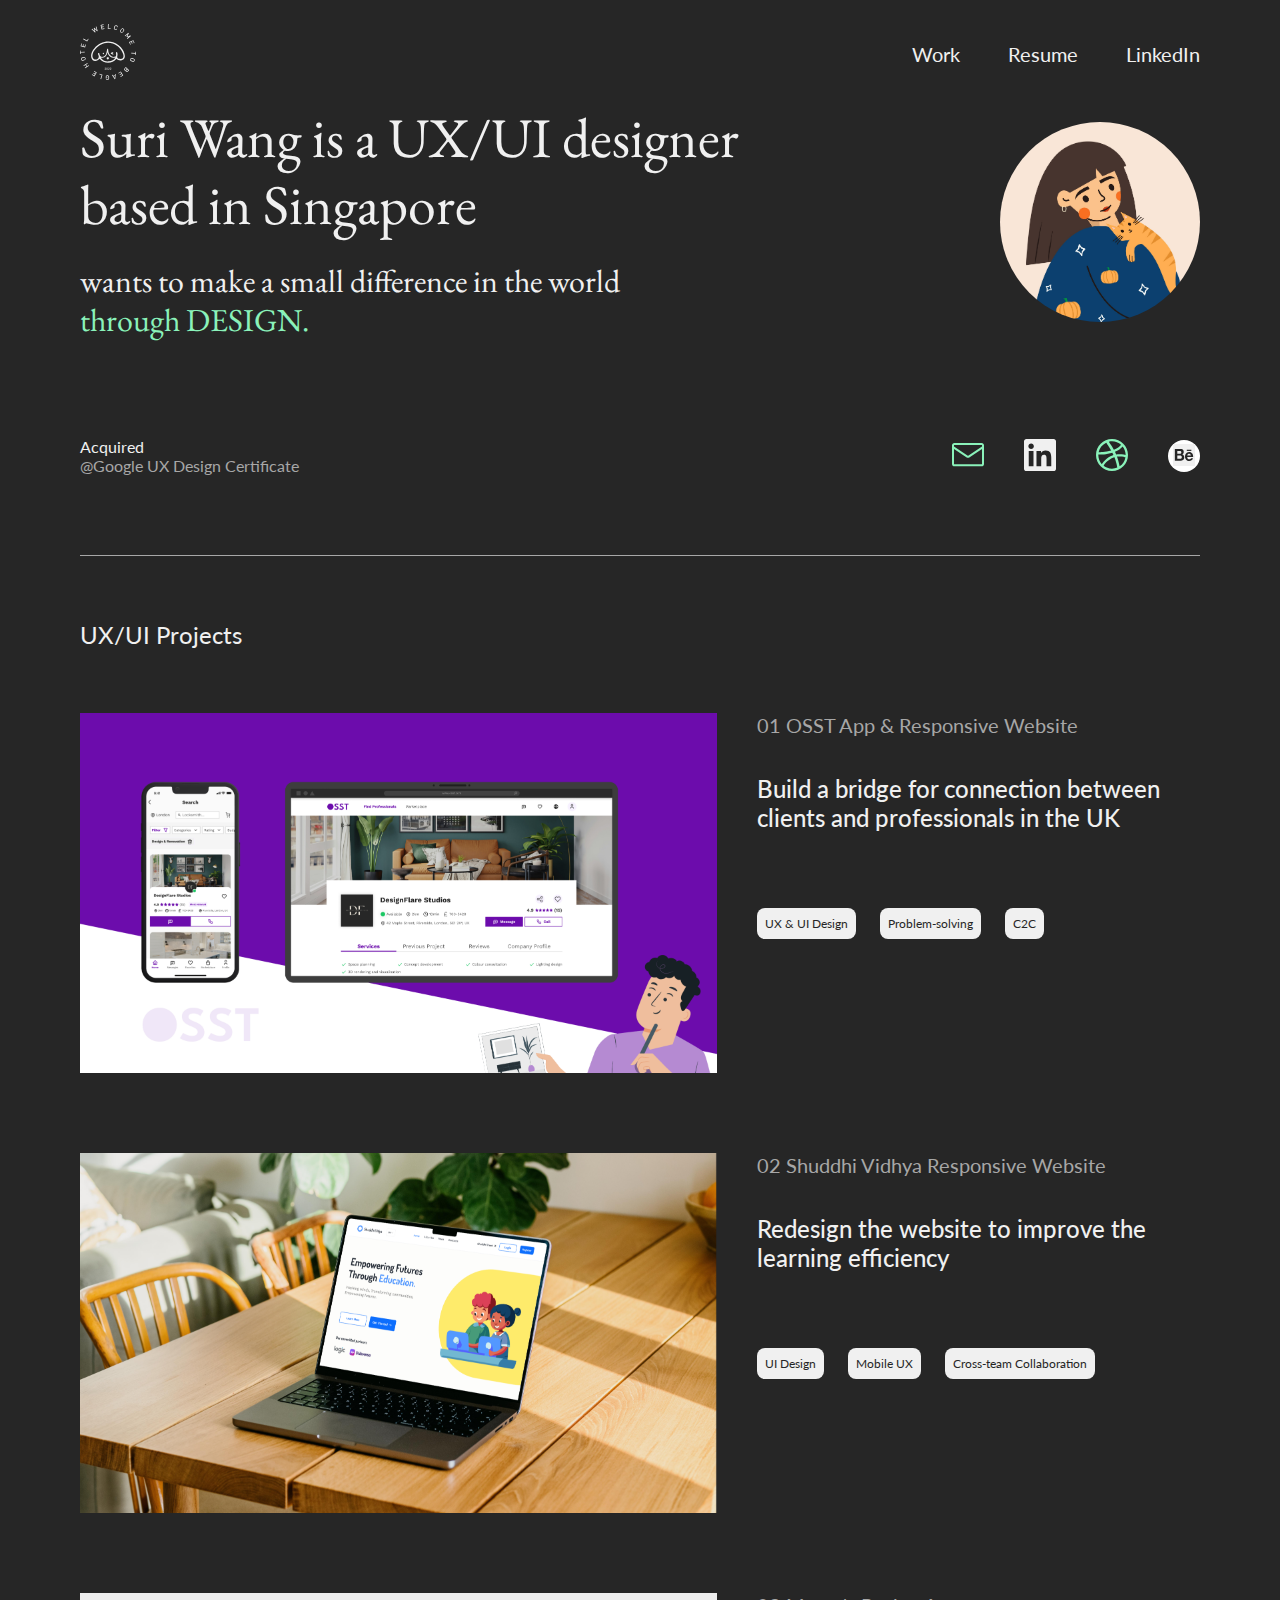
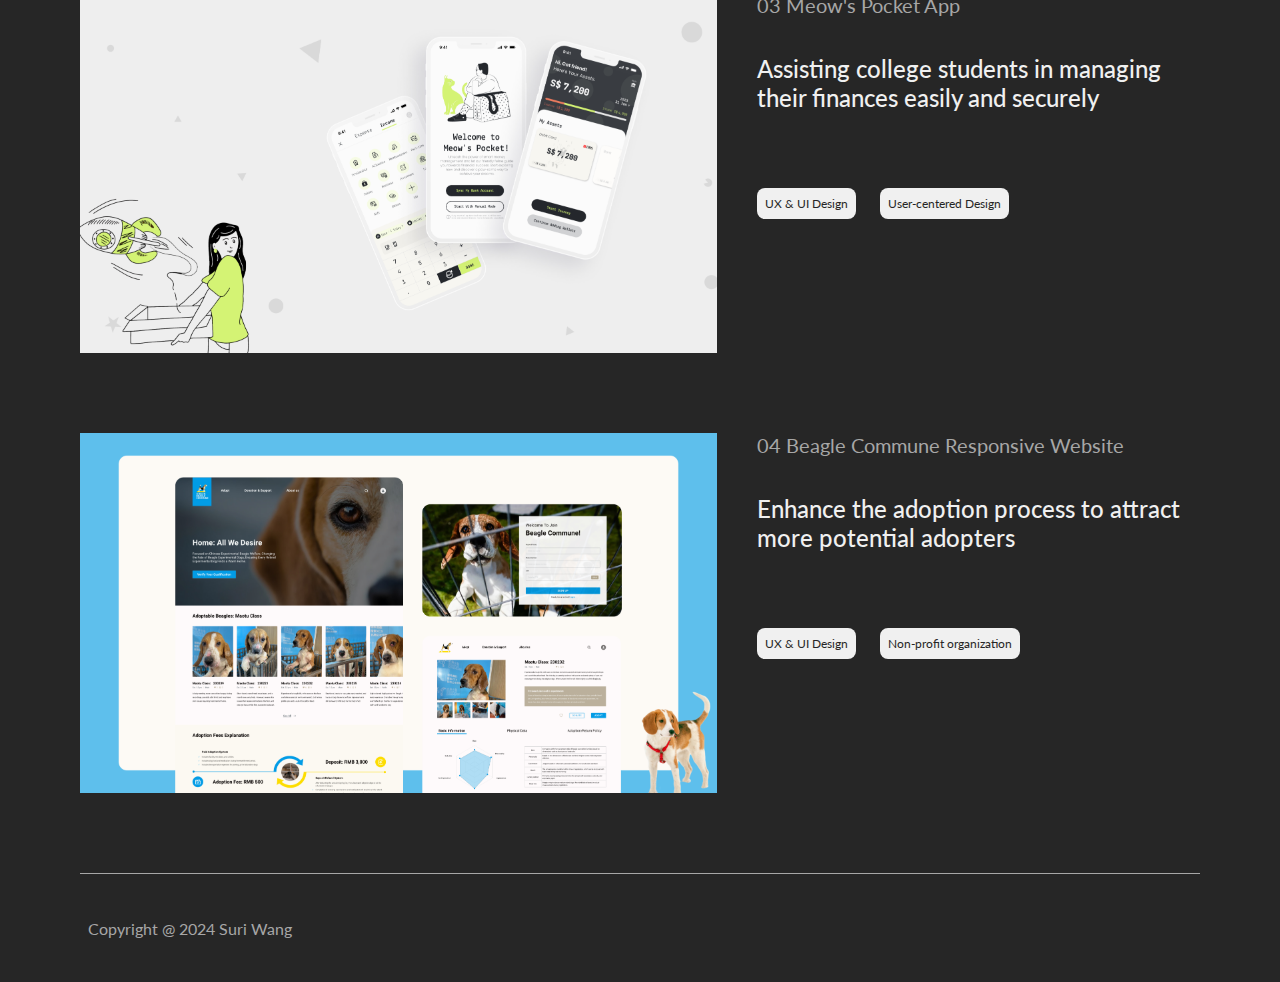
==== index.html @ 0d0b34d5 "Add files via upload" ====
<!DOCTYPE html>

<script src="script.js"></script>

<html>
    <head>
        <title>Suri Wang Portfolio</title>
        <link rel="stylesheet" href="styles.css">
        <link rel="preconnect" href="https://fonts.googleapis.com">
        <link rel="preconnect" href="https://fonts.gstatic.com" crossorigin>
        <link href="https://fonts.googleapis.com/css2?family=EB+Garamond:ital,wght@0,400..800;1,400..800&family=Lato:ital,wght@0,100;0,300;0,400;0,700;0,900;1,100;1,300;1,400;1,700;1,900&display=swap" rel="stylesheet">
        <meta name="viewport" content="width=device-width, initial-scale=1">
    </head>

    <body>
        <!-- <header>
            <div id="navbar">
                <img class="navbar-left" src="img/logo.svg">
                <div class="navbar-right">Linkedin</div>
                <div class="navbar-right">Resume</div>
                <div class="navbar-right" style="color: #8AF2BA; font-weight: 700;">Work</div>
                <div id="navbar-burger-div"><img src="img/navbar-burger.svg" onclick="menuToggle()"></div>
            </div>
            <div id="navbar-menu">
                <div class="navbar-menu-elem" style="color: #8AF2BA; font-weight: 700;"> <img src="img/navbar-menu/home-colored.svg" class="navbar-menu-img"> Work</div>
                <div class="navbar-menu-elem"> <img src="img/navbar-menu/doc.svg" class="navbar-menu-img"> Resume</div>
                <div class="navbar-menu-elem"> <img src="img/navbar-menu/linkedin.svg" class="navbar-menu-img"> Linkedin</div>
            </div>
        </header> -->

        <div class="header">
            <div class="max1120">
                <div class="hflex">
                    <div class="logo">
                        <a href="../index.html">
                            <svg width="46" height="46" viewbox="0 0 46 46" fill="none" xmlns="http://www.w3.org/2000/svg">
      <path fill-rule="evenodd" clip-rule="evenodd" d="M22.8237 3.83857L22.9978 0.00415039L23.581 0.0302647L23.4287 3.34241L25.2741 3.4251L25.2523 3.94738L22.8237 3.83857ZM16.9002 0.809334L17.7315 4.56106L20.1297 4.02572L20.0165 3.5165L18.1885 3.92127L17.9404 2.79401L19.4986 2.45017L19.3854 1.9453L17.8273 2.28913L17.5835 1.19234L19.4115 0.787572L19.2984 0.278347L16.9002 0.809334ZM14.5195 5.79279L14.0799 6.04522L12.056 4.11278L12.735 6.82865L12.2954 7.08108L9.50556 4.26511L10.0366 3.95609L11.9908 5.993L11.2813 3.2336L11.6861 2.99858L13.7273 4.98325L12.9309 2.27609L13.4619 1.96707L14.5195 5.79279ZM27.2327 15.0285C30.4883 16.0252 33.3173 18.2971 35.0844 21.2001C35.685 22.1881 36.1638 23.2501 36.4989 24.3686C36.8645 25.5916 37.0429 26.9713 36.4554 28.1029C35.8722 29.2171 34.6056 29.8787 33.3478 29.9048C32.09 29.9266 30.8713 29.3782 29.9138 28.5599C28.2816 30.6186 25.6789 31.8764 23.0501 31.8808C20.4213 31.8851 17.8186 30.6404 16.1734 28.5861C14.9678 29.8091 13.2225 30.8275 11.5991 30.2748C10.4675 29.8918 9.68839 28.808 9.35326 27.6634C8.80051 25.7527 9.31409 23.6548 10.3325 21.9487C10.733 21.2741 11.2117 20.6474 11.7296 20.0598C15.6206 15.6422 21.4093 13.2397 27.2327 15.0285ZM18.589 29.4522C19.9208 30.5359 21.6835 30.9537 23.8161 30.6926C26.1185 30.4097 27.7724 29.574 28.7256 28.1987C28.8779 27.9854 28.9911 27.7678 29.0999 27.5458C28.5515 27.6764 28.0249 27.7635 27.5374 27.7635C26.5233 27.7635 25.6311 27.4849 24.8738 26.9322C23.6246 26.0182 22.9761 24.5166 22.6366 23.2196C22.3189 24.5906 21.6878 26.1792 20.4344 27.0671C19.7989 27.5197 19.0677 27.746 18.2451 27.746C17.8665 27.746 17.4617 27.6808 17.0482 27.585C17.4269 28.2509 17.923 28.9125 18.589 29.4522ZM35.141 28.0507C35.537 27.6546 35.7024 27.1324 35.7285 26.5753C35.7546 25.9572 35.611 25.2957 35.4195 24.7125C34.0746 20.7388 30.9061 17.37 26.9281 16.0426C23.6681 14.9545 19.9251 15.3244 16.9655 17.0828C14.1757 18.741 11.1812 21.5091 10.3717 24.7603C10.0279 26.14 10.1802 27.7939 11.2814 28.6949C12.1431 29.3999 13.488 29.4348 14.3889 28.7776C15.2855 28.116 15.6598 26.8233 15.2463 25.7875C15.1962 25.66 15.1352 25.5362 15.0744 25.4128C14.9504 25.1614 14.8273 24.9115 14.7981 24.6341C14.7545 24.225 15.0418 23.7332 15.4553 23.7767C15.9435 23.8314 16.0016 24.4319 16.0536 24.9683L16.0536 24.9683L16.0536 24.9684L16.0536 24.9684L16.0536 24.9685L16.0536 24.9686L16.0536 24.9686C16.0637 25.0729 16.0736 25.1747 16.0864 25.2696C16.2474 26.4752 17.6706 27.2194 18.8588 26.9496C20.0426 26.6841 20.9392 25.6613 21.4136 24.5427C21.8088 23.6111 21.9714 22.6009 22.1329 21.5978L22.1329 21.5977L22.133 21.5976L22.133 21.5975L22.133 21.5974L22.133 21.5973L22.133 21.5972L22.133 21.5971L22.1331 21.597L22.1331 21.5968C22.1654 21.3959 22.1977 21.1952 22.2319 20.9955C22.271 20.7562 22.3537 20.4733 22.5844 20.408C22.9805 20.2948 23.1676 20.8737 23.1807 21.2828C23.2242 22.706 23.5855 24.1597 24.4516 25.2913C25.3177 26.4229 26.7496 27.1759 28.1641 26.9887C28.7038 26.9147 29.2609 26.6841 29.5264 26.2097C29.7788 25.762 29.7114 25.2336 29.6439 24.7042C29.5775 24.1836 29.511 23.662 29.7484 23.2152C29.8006 23.1195 29.8659 23.0281 29.966 22.9846C30.2707 22.8496 30.5405 23.2327 30.6319 23.5547C30.8539 24.3425 30.8887 25.1825 30.732 25.9877C30.7165 26.0666 30.6993 26.1461 30.682 26.2259C30.5926 26.639 30.5013 27.0605 30.6363 27.4544C30.8669 28.1291 31.6417 28.425 32.338 28.5599C33.3086 28.7514 34.4402 28.7514 35.141 28.0507ZM19.7206 24.1466C19.7206 24.4808 19.4848 24.7516 19.1939 24.7516C18.9031 24.7516 18.6673 24.4808 18.6673 24.1466C18.6673 23.8125 18.9031 23.5417 19.1939 23.5417C19.4848 23.5417 19.7206 23.8125 19.7206 24.1466ZM22.863 27.2455C22.2449 27.2455 21.9054 27.3456 21.9054 27.9637C21.9054 28.5817 22.2449 29.0822 22.863 29.0822C23.481 29.0822 23.7421 28.5817 23.7421 27.9637C23.7421 27.3456 23.481 27.2455 22.863 27.2455ZM26.519 24.0857L27.2328 24.4818C27.4112 24.5819 27.4765 24.8039 27.3764 24.9867C27.3111 25.1085 27.1849 25.1782 27.0543 25.1782C26.9934 25.1782 26.9325 25.1608 26.8759 25.1303L25.4962 24.3686C25.4918 24.3686 25.4875 24.3643 25.4831 24.3599C25.4744 24.3556 25.4657 24.3469 25.457 24.3382L25.457 24.3382C25.4135 24.3033 25.3787 24.2598 25.3525 24.2119C25.3504 24.2076 25.3471 24.2043 25.3438 24.2011C25.3406 24.1978 25.3373 24.1945 25.3351 24.1902C25.3344 24.1887 25.3339 24.1874 25.3336 24.1861L25.3331 24.1833L25.333 24.1793C25.333 24.176 25.333 24.1728 25.3308 24.1684C25.3221 24.1423 25.3177 24.1162 25.3134 24.0901L25.3133 24.0843L25.313 24.0776L25.3119 24.065L25.3112 24.0575L25.3112 24.0574C25.3101 24.0465 25.309 24.0357 25.309 24.0248C25.309 24.0067 25.3132 23.9907 25.3172 23.9753C25.319 23.9685 25.3207 23.9618 25.3221 23.9552L25.3232 23.9497C25.3272 23.9291 25.3319 23.9055 25.3438 23.8855C25.345 23.8832 25.3458 23.8812 25.3466 23.8793L25.3482 23.8746L25.3498 23.87C25.3505 23.8681 25.3514 23.8661 25.3525 23.8638C25.3577 23.8534 25.3645 23.8461 25.3709 23.8391C25.3753 23.8344 25.3795 23.8298 25.383 23.8246C25.3961 23.8072 25.4091 23.7898 25.4265 23.7724C25.4483 23.7549 25.4744 23.7375 25.5005 23.7245C25.5056 23.7211 25.5094 23.7177 25.5129 23.7145C25.5183 23.7096 25.523 23.7054 25.531 23.7027L26.8367 23.15C27.0238 23.0716 27.2415 23.1587 27.3198 23.3458C27.4025 23.533 27.3111 23.7506 27.124 23.8289L26.519 24.0857ZM20.2684 37.6433V37.4039L21.0083 36.5074C21.0823 36.4203 21.1127 36.3463 21.1127 36.2506C21.1127 36.0765 21.0083 35.959 20.8342 35.959C20.6905 35.959 20.5513 36.0417 20.5513 36.2549H20.2771C20.2771 35.9285 20.5078 35.7109 20.8342 35.7109C21.165 35.7109 21.3913 35.9198 21.3913 36.2506C21.3913 36.4203 21.3303 36.5204 21.2085 36.664L20.6079 37.3996H21.3913V37.6433H20.2684ZM21.7003 37.1167C21.7003 37.4562 21.9484 37.6651 22.2531 37.6651C22.5577 37.6651 22.8102 37.4562 22.8102 37.1167V36.2636C22.8102 35.9241 22.5577 35.7152 22.2531 35.7152C21.9484 35.7152 21.7003 35.9198 21.7003 36.2636V37.1167ZM22.2574 35.959C22.4315 35.959 22.536 36.0852 22.536 36.2723V37.108C22.536 37.2951 22.4315 37.4213 22.2574 37.4213C22.0833 37.4213 21.9789 37.2951 21.9789 37.108V36.2723C21.9789 36.0852 22.0833 35.959 22.2574 35.959ZM23.1453 37.6433V37.4039L23.8852 36.5074C23.9592 36.4203 23.9896 36.3463 23.9896 36.2506C23.9896 36.0765 23.8852 35.959 23.7111 35.959C23.5674 35.959 23.4282 36.0417 23.4282 36.2549H23.154C23.154 35.9285 23.3846 35.7109 23.7111 35.7109C24.0418 35.7109 24.2682 35.9198 24.2682 36.2506C24.2682 36.4203 24.2072 36.5204 24.0854 36.664L23.4847 37.3996H24.2682V37.6433H23.1453ZM24.5815 37.4039V37.6477H25.7V37.4039H24.9166L25.5216 36.664C25.6435 36.5204 25.7044 36.4203 25.7044 36.2506C25.7044 35.9198 25.4781 35.7109 25.1473 35.7109C24.8209 35.7109 24.5902 35.9285 24.5902 36.2549H24.8644C24.8644 36.0417 25.0037 35.959 25.1473 35.959C25.3214 35.959 25.4258 36.0765 25.4258 36.2506C25.4258 36.3463 25.3954 36.4203 25.3214 36.5074L24.5815 37.4039ZM27.9639 4.10405C28.1336 4.43918 28.4209 4.67856 28.7995 4.80042C29.4655 5.00934 30.1096 4.77866 30.4621 4.08664L29.9007 3.90819C29.6961 4.25203 29.361 4.43047 28.9562 4.2999C28.7386 4.23026 28.5689 4.08664 28.4862 3.90819C28.3687 3.65575 28.3948 3.43378 28.6254 2.69824C28.8605 1.96269 28.9649 1.76683 29.2087 1.62756C29.3828 1.52745 29.6004 1.50569 29.818 1.57533C30.2228 1.7059 30.3882 2.04103 30.3577 2.43709L30.9235 2.61554C31.0279 1.84517 30.6493 1.28807 29.9747 1.07481C29.596 0.952942 29.2217 0.987761 28.8909 1.16185C28.4223 1.40918 28.2955 1.81222 28.0747 2.51329L28.0727 2.51979L28.0675 2.53643L28.0675 2.53645L28.0674 2.53646C27.8487 3.23128 27.7221 3.63339 27.9639 4.10405ZM34.5968 7.28131C34.2312 7.3553 33.8657 7.29002 33.5262 7.0637C33.1867 6.83737 32.9865 6.53271 32.9125 6.16711C32.81 5.65447 33.0387 5.30536 33.4299 4.70821L33.4522 4.67425L33.4669 4.65198C33.8669 4.04764 34.0983 3.69807 34.6143 3.59487C34.9799 3.52088 35.3411 3.58181 35.6806 3.80814C36.0244 4.03446 36.2246 4.34347 36.2986 4.70907C36.3996 5.21397 36.1752 5.55616 35.7945 6.13673L35.7546 6.19758L35.7174 6.25335C35.3313 6.83319 35.1031 7.17584 34.5968 7.28131ZM35.7372 4.75695C35.7067 4.56109 35.5805 4.36959 35.3933 4.24337C35.2062 4.11715 34.9799 4.07798 34.784 4.12586C34.5141 4.19114 34.3618 4.35218 33.9396 4.99633C33.5131 5.64048 33.4261 5.84068 33.4696 6.11488C33.5001 6.31074 33.6263 6.50224 33.8134 6.62846C34.0006 6.75468 34.2269 6.79385 34.4227 6.74597C34.6926 6.68069 34.8449 6.51965 35.2671 5.8755C35.6936 5.23136 35.7807 5.03115 35.7372 4.75695ZM40.5247 10.1582L38.5357 11.7816L38.91 12.2299L41.8827 9.80564L41.5127 9.353L38.9666 10.0102L40.1069 7.63382L39.737 7.18117L36.7643 9.60543L37.1343 10.0581L39.1233 8.43465L38.2441 10.3192L38.5183 10.6544L40.5247 10.1582ZM40.2941 14.75L43.85 13.305L44.7727 15.5769L44.2896 15.7728L43.5845 14.0405L42.5443 14.4627L43.1449 15.9425L42.6661 16.1384L42.0655 14.6586L40.9948 15.0938L41.6999 16.826L41.2168 17.0219L40.2941 14.75ZM42.0872 24.225L45.3993 24.386L45.3471 25.4393L45.8694 25.4654L46 22.7713L45.4777 22.7452L45.4255 23.8028L42.1133 23.6418L42.0872 24.225ZM41.2429 29.9745C41.0732 29.6437 41.0384 29.2737 41.1646 28.8864C41.2908 28.4947 41.5302 28.2248 41.8653 28.0551C42.3298 27.8164 42.7276 27.945 43.4018 28.1629L43.4452 28.1769L43.4757 28.1868C44.1579 28.407 44.5586 28.5364 44.7988 29.0039C44.9685 29.3347 45.0033 29.7003 44.8771 30.0876C44.7509 30.4793 44.5072 30.7535 44.1764 30.9233C43.7191 31.1583 43.3305 31.0332 42.6714 30.8211L42.5965 30.7971L42.5485 30.7817C41.8727 30.565 41.4768 30.438 41.2429 29.9745ZM43.9762 30.3966C44.1546 30.314 44.307 30.1399 44.3766 29.9266C44.4462 29.7133 44.4245 29.4827 44.3287 29.3086C44.1938 29.0648 43.998 28.9647 43.2668 28.7253C42.5356 28.486 42.3179 28.4555 42.0655 28.573C41.8871 28.6557 41.7347 28.8298 41.6651 29.0431C41.5955 29.2607 41.6172 29.487 41.713 29.6611C41.8479 29.9048 42.0437 30.0049 42.7749 30.2443C43.5061 30.4837 43.7238 30.5098 43.9762 30.3966ZM37.6435 35.3627L36.5641 36.4812C36.0941 36.9687 36.0288 37.578 36.538 38.0698C36.8862 38.4093 37.2866 38.405 37.5782 38.2744C37.4738 38.5312 37.5043 38.9229 37.8046 39.2101C38.2703 39.6584 38.8709 39.6193 39.3671 39.1057L40.4029 38.0307L37.6435 35.3627ZM38.4574 36.96L37.822 37.6172C37.5391 37.9088 37.2083 37.9044 36.9646 37.6651C36.7208 37.43 36.6991 37.0949 36.982 36.8033L37.6174 36.1461L38.4574 36.96ZM39.6239 38.0829L39.0232 38.7053C38.7664 38.9751 38.4487 39.023 38.1919 38.7706C37.9351 38.5225 37.9743 38.2048 38.2311 37.9393L38.8317 37.3169L39.6239 38.0829ZM33.561 38.9839L35.4891 42.3047L33.3695 43.5364L33.1083 43.0838L34.7274 42.1437L34.1659 41.1731L32.7862 41.9739L32.5251 41.5256L33.9048 40.7248L33.3259 39.7281L31.7069 40.6682L31.4457 40.2156L33.561 38.9839ZM27.2544 42.4527L26.8061 41.7737L26.2099 41.926L28.534 45.2904L28.9867 45.1729L29.3871 41.1035L28.7865 41.2601L28.7212 42.074L27.2544 42.4527ZM28.6776 42.6007L28.5253 44.3982L27.533 42.8966L28.6776 42.6007ZM21.518 42.5049C21.814 42.2046 22.1796 42.0827 22.5844 42.0914C22.9848 42.1001 23.3243 42.2524 23.5854 42.5223C23.9523 42.9065 23.9425 43.325 23.9253 44.0537L23.9249 44.0717L23.9236 44.1276C23.9072 44.8333 23.8976 45.2476 23.5201 45.6081C23.2503 45.8649 22.9108 46.0042 22.5017 45.9955C21.6878 45.9781 21.2221 45.434 21.1307 44.7724L21.7182 44.7855C21.8053 45.2077 22.0795 45.4601 22.5147 45.4732C22.741 45.4775 22.95 45.3905 23.0849 45.2469C23.2764 45.0466 23.3243 44.829 23.3417 44.0587C23.3591 43.2883 23.3199 43.0663 23.1328 42.8574C23.0022 42.7094 22.7976 42.618 22.5713 42.6137C22.3189 42.6093 22.0925 42.7007 21.9402 42.8705C21.7966 43.0272 21.74 43.223 21.7313 43.4711L21.7269 43.6887L22.5452 43.7061L22.5365 44.2023L21.135 44.1718L21.1481 43.5843C21.1568 43.0837 21.2569 42.7704 21.518 42.5049ZM17.3485 45.2904L18.4583 41.617L16.1342 40.9119L15.9818 41.4124L17.7533 41.9478L16.7914 45.1206L17.3485 45.2904ZM13.8057 39.8151L11.7688 43.0663L9.68833 41.7693L9.96688 41.3254L11.5511 42.3177L12.1474 41.3689L10.7938 40.5202L11.068 40.0806L12.4216 40.9293L13.0353 39.9501L11.451 38.9577L11.7296 38.5138L13.8057 39.8151ZM4.94428 33.378L6.36315 32.4858L6.05848 31.994L2.80727 34.0309L3.11629 34.5227L4.50469 33.6522L5.33164 34.971L3.94324 35.8414L4.25226 36.3333L7.50346 34.2963L7.19445 33.8045L5.77123 34.6968L4.94428 33.378ZM3.92584 27.2717C4.25227 27.4545 4.48294 27.7417 4.59175 28.1378C4.70056 28.5338 4.65268 28.8951 4.46988 29.2172C4.21221 29.6767 3.80623 29.7887 3.11395 29.9798L3.08584 29.9875L3.03926 30.0004C2.3583 30.1886 1.957 30.2995 1.50158 30.0441C1.17515 29.8613 0.944478 29.5784 0.835669 29.1823C0.72686 28.7863 0.774737 28.4207 0.957535 28.0943C1.21292 27.6388 1.61401 27.5289 2.2992 27.3411L2.34594 27.3282L2.40243 27.3127C3.08137 27.1262 3.4768 27.0175 3.92584 27.2717ZM1.41453 28.4337C1.31008 28.6035 1.27961 28.8298 1.34054 29.0474C1.40148 29.265 1.5451 29.4435 1.72355 29.5349C1.97163 29.6611 2.18925 29.6393 2.9335 29.4348C3.67776 29.2259 3.87361 29.1345 4.02159 28.8951C4.12605 28.7253 4.15652 28.499 4.09558 28.2814C4.03465 28.0638 3.89102 27.8853 3.71258 27.7939C3.46449 27.6677 3.24687 27.6895 2.50262 27.8941C1.75837 28.103 1.55816 28.1944 1.41453 28.4337ZM3.85619 22.8758L0.539692 22.928L0.522283 21.866L0 21.8747L0.0435237 24.5732L0.565806 24.5688L0.548397 23.5112L3.86489 23.459L3.85619 22.8758ZM4.19133 19.2676L0.474419 18.3014L1.09245 15.925L1.59733 16.0556L1.12727 17.8662L2.21101 18.1491L2.61142 16.604L3.11194 16.7346L2.71153 18.2797L3.83008 18.5713L4.30014 16.7607L4.80501 16.8913L4.19133 19.2676ZM2.53309 12.4954L5.86264 14.4061L7.07259 12.2996L6.61995 12.0384L5.7016 13.6401L2.82469 11.9906L2.53309 12.4954Z" fill="#F0F0F0"/>
    </svg>
                        </a>
                    </div>
                    <span class="menu" id="box">
                        <svg width="24" height="24" viewbox="0 0 24 24" fill="none" xmlns="http://www.w3.org/2000/svg">
      <path d="M21 5.5H3C2.59 5.5 2.25 5.16 2.25 4.75C2.25 4.34 2.59 4 3 4H21C21.41 4 21.75 4.34 21.75 4.75C21.75 5.16 21.41 5.5 21 5.5Z" fill="#F0F0F0"/>
      <path d="M21 12.75H3C2.59 12.75 2.25 12.41 2.25 12C2.25 11.59 2.59 11.25 3 11.25H21C21.41 11.25 21.75 11.59 21.75 12C21.75 12.41 21.41 12.75 21 12.75Z" fill="#F0F0F0"/>
      <path d="M21 20H3C2.59 20 2.25 19.66 2.25 19.25C2.25 18.84 2.59 18.5 3 18.5H21C21.41 18.5 21.75 18.84 21.75 19.25C21.75 19.66 21.41 20 21 20Z" fill="#F0F0F0"/>
    </svg>
                    </span>
                    <div class="nav" id="down">
                        <p class="act">
                            <a href="../index.html">
                                <svg width="24" height="24" viewbox="0 0 24 24" fill="none" xmlns="http://www.w3.org/2000/svg">
      <path d="M17.79 22.75H6.21C3.47 22.75 1.25 20.52 1.25 17.78V10.37C1.25 9.00997 2.09 7.29997 3.17 6.45997L8.56 2.25997C10.18 0.999974 12.77 0.939974 14.45 2.11997L20.63 6.44997C21.82 7.27997 22.75 9.05997 22.75 10.51V17.79C22.75 20.52 20.53 22.75 17.79 22.75ZM9.48 3.43997L4.09 7.63997C3.38 8.19997 2.75 9.46997 2.75 10.37V17.78C2.75 19.69 4.3 21.25 6.21 21.25H17.79C19.7 21.25 21.25 19.7 21.25 17.79V10.51C21.25 9.54997 20.56 8.21997 19.77 7.67997L13.59 3.34997C12.45 2.54997 10.57 2.58997 9.48 3.43997Z" fill="#F0F0F0"/>
      <path fill-rule="evenodd" clip-rule="evenodd" d="M10.1973 13.1445C8.81655 13.1445 7.69727 14.2638 7.69727 15.6445V21.2523H9.19922V16.1445C9.19922 15.3161 9.87079 14.6445 10.6992 14.6445H13.3008C14.1292 14.6445 14.8008 15.3161 14.8008 16.1445V21.2523H16.3028V15.6445C16.3028 14.2638 15.1836 13.1445 13.8028 13.1445H10.1973Z" fill="#F0F0F0"/>
    </svg>
                                Work</a></p>
                        <p>
                            <a href="https://drive.google.com/file/d/1v0it4-o2K705Dkb2J0Qontf4PvipBSYD/view?usp=sharing">
                                <svg width="24" height="24" viewbox="0 0 24 24" fill="none" xmlns="http://www.w3.org/2000/svg">
      <path d="M9 22.75H15C20.43 22.75 22.75 20.43 22.75 15V9C22.75 3.57 20.43 1.25 15 1.25H10C9.59 1.25 9.25 1.59 9.25 2C9.25 2.41 9.59 2.75 10 2.75H15C19.61 2.75 21.25 4.39 21.25 9V15C21.25 19.61 19.61 21.25 15 21.25H9C4.39 21.25 2.75 19.61 2.75 15V10C2.75 9.59 2.41 9.25 2 9.25C1.59 9.25 1.25 9.59 1.25 10V15C1.25 20.43 3.57 22.75 9 22.75Z" fill="#F0F0F0"/>
      <path d="M2 10.75H6C9.42 10.75 10.75 9.41999 10.75 5.99999V1.99999C10.75 1.69999 10.57 1.41999 10.29 1.30999C10.01 1.18999 9.69 1.25999 9.47 1.46999L1.47 9.46999C1.26 9.67999 1.19 10.01 1.31 10.29C1.43 10.57 1.7 10.75 2 10.75ZM9.25 3.80999V5.99999C9.25 8.57999 8.58 9.24999 6 9.24999H3.81L9.25 3.80999Z" fill="#F0F0F0"/>
      <path d="M16.75 13.75H10.75C10.34 13.75 10 13.41 10 13C10 12.59 10.34 12.25 10.75 12.25H16.75C17.16 12.25 17.5 12.59 17.5 13C17.5 13.41 17.16 13.75 16.75 13.75Z" fill="#F0F0F0"/>
      <path d="M16.75 17.75H12.75C12.34 17.75 12 17.41 12 17C12 16.59 12.34 16.25 12.75 16.25H16.75C17.16 16.25 17.5 16.59 17.5 17C17.5 17.41 17.16 17.75 16.75 17.75Z" fill="#F0F0F0"/>
    </svg>
                                Resume</a></p>
                        <p>
                            <a href="https://www.linkedin.com/in/suri-wang-914900228/">
                                <svg width="24" height="24" viewbox="0 0 24 24" fill="none" xmlns="http://www.w3.org/2000/svg">
      <path fill-rule="evenodd" clip-rule="evenodd" d="M2 3.75C2 2.7835 2.7835 2 3.75 2H20.25C21.2165 2 22 2.7835 22 3.75V20.25C22 21.2165 21.2165 22 20.25 22H3.75C2.7835 22 2 21.2165 2 20.25V3.75ZM3.75 3.5C3.61193 3.5 3.5 3.61193 3.5 3.75V20.25C3.5 20.3881 3.61193 20.5 3.75 20.5H20.25C20.3881 20.5 20.5 20.3881 20.5 20.25V3.75C20.5 3.61193 20.3881 3.5 20.25 3.5H3.75ZM6.21637 9.812V18.5H8.91214V9.812H6.21637ZM6 7.06412C6 7.92795 6.69877 8.62825 7.56426 8.62825C8.42619 8.62825 9.12497 7.92439 9.12497 7.06412C9.12497 6.2003 8.42619 5.5 7.56426 5.5C6.69877 5.5 6 6.2003 6 7.06412ZM16.3078 18.5H19V13.733C19 11.3939 18.4963 9.59516 15.7686 9.59516C14.4598 9.59516 13.5801 10.3168 13.2218 10.9993H13.1864V9.812H10.6041V18.5H13.2928V14.2058C13.2928 13.0718 13.5056 11.9733 14.9067 11.9733C16.29 11.9733 16.3078 13.2709 16.3078 14.2769V18.5Z" fill="#F0F0F0"/>
    </svg>
                                LinkedIn</a></p>
                    </div>
                    <script>
    
                        var obox = document.getElementById("box"); //获取id=box容器
                        var odown = document.getElementById("down"); //获取id=down容器
                        var timer; //定义timer
                        var i; //定义i
                        //当点击obox时，呈现出下拉列表的内容，给个延时效果
                        obox.onclick = function () {
                            if (i == 1) {
                                i = 0;
                                clearInterval(timer); //清除定时器timer
    
                                obox.className = ' menu';
    
                                timer = setInterval(function () {//定义定时器timer
                                    odown.style.display = "none"; //定义id=down容器隐藏
                                }, 100)
                            }
                            else {
                                i = 1;
                                clearInterval(timer); //清除定时器timer
                                obox.className = ' menu snow-container';
    
                                timer = setInterval(function () {//定义定时器timer
                                    odown.style.display = "block"; //定义id=down容器显示
                                }, 100)
                            }
                        }
                    </script>
                </div>
            </div>
        </div>

        

        <div class="intro">
            <div id="intro-box">
                <div id="intro-sentence1">Suri Wang is a UX/UI designer based  in Singapore</div>
                <div class="intro-sentence2">wants to make a small difference in the world</div>
                <div class="intro-sentence2" id="through-design" style="color: #8AF2BA;">through DESIGN.</div>
            </div>
            <img src="img/girl.jpeg" alt="Girl logo" id="girl-logo">
            <div id="info-mobile">
                @Google UX Design Certificate
            </div>
        </div>

        <div id="info">
            <!-- <div class="info-box1">Current UX/UI Designer <br> <span style="color:#A7A7A7 ;">@VEN</span></div> -->
            <div class="info-box2">Acquired <br> <span style="color:#A7A7A7 ;">@Google UX Design Certificate</span></div>
            <div class="info-box3"> 
                <div class="social"> <a href="mailto:suri.wang27@gmail.com"><img src="img/mail.svg" alt=""></a></div>
                <div class="social"> <a href="https://www.linkedin.com/in/suri-wang-914900228/"><img src="img/linkedin.svg" alt=""></a></div>
                <div class="social"> <a href="https://dribbble.com/SuriWang_world"><img src="img/basketball.svg" alt=""></a></div>
                <div class="social social-behance"> <a href="https://www.behance.net/eb0913ae"><img src="img/behance.svg" id="behance" alt=""></a></div>
            </div>
        </div>



        <div id="title-box"> UX/UI Projects </div>
        
        <div class="project-box"> 
            <img src="img/project1.png" class="project-image">
            <div class="project-info">
                <div class="project-title">  01 OSST App & Responsive Website </div>
                <div class="project-desc">Build a bridge for connection between clients and professionals in the UK</div>
                <div class="project-tags-div"> 
                    <div class="project-tag"> UX & UI Design </div>
                    <div class="project-tag"> Problem-solving </div>
                    <div class="project-tag"> C2C </div>
                </div>
            </div>
            <a href="rest/project1.html" class="project-link"></a>
        </div>

        <div class="project-box"> 
            <img src="img/project2.png" class="project-image">
            <div class="project-info">
                <div class="project-title">  02 Shuddhi Vidhya Responsive Website </div>
                <div class="project-desc"> Redesign the website to improve the learning efficiency </div>
                <div class="project-tags-div"> 
                    <div class="project-tag"> UI Design </div>
                    <div class="project-tag"> Mobile UX </div>
                    <div class="project-tag"> Cross-team Collaboration </div>
                </div>
            </div>
            <a href="rest/project2.html" class="project-link"></a>
        </div>

        <div class="project-box"> 
            <img src="img/project3.png" class="project-image">
            <div class="project-info">
                <div class="project-title">  03 Meow&apos;s Pocket App </div>
                <div class="project-desc"> Assisting college students in managing their finances easily and securely </div>
                <div class="project-tags-div"> 
                    <div class="project-tag"> UX & UI Design </div>
                    <div class="project-tag"> User-centered Design </div>
                </div>
            </div>
            <a href="project3/index.html" class="project-link"></a>
        </div>

        <div class="project-box"> 
            <img src="img/project4.png" class="project-image">
            <div class="project-info">
                <div class="project-title">  04 Beagle Commune Responsive Website </div>
                <div class="project-desc"> Enhance the adoption process to attract more potential adopters </div>
                <div class="project-tags-div"> 
                    <div class="project-tag"> UX & UI Design </div>
                    <div class="project-tag"> Non-profit organization </div>
                </div>
            </div>
            <a href="rest/project4.html" class="project-link"></a>
        </div>

        <div id="bottom-bar"> Copyright @ 2024 Suri Wang </div>
        <div id="bottom-bar-mobile">
            <div id="bottom-bar-socials-div">
                <div class="social"> <img src="img/mail.svg" alt=""></div>
                <div class="social"> <a href="https://www.linkedin.com"><img src="img/linkedin.svg" alt=""></a> </div>
                <div class="social"> <img src="img/basketball.svg" alt=""></div>
                <div class="social social-behance"> <img src="img/behance.svg" id="behance" alt=""></div>
            </div>
            <div>
                Copyright @ 2024 Suri Wang
            </div>
            
        </div>

    </body>
</html>
---- styles.css ----
* {
    box-sizing: border-box;
    /* outline: 1px solid red; */
  }

body{
    background-color: #262626;
    margin: 0rem 5rem;
    margin: 0rem 7.14%;
    margin: 0rem 14.28%;
    color: #F0F0F0;
    font-family: Lato;
    -webkit-font-smoothing: antialiased;
    -moz-osx-font-smoothing: grayscale;
    -moz-font-feature-settings: "liga", "kern";
}

header{
    margin-bottom: 40px;
}

#navbar{
    height: 104px;
    padding: 24px 0px;
}

.navbar-left{
    width: 56px;
    height: 100%;
    float: left;
}

.navbar-right{
    float: right;
    height: 100%;
    text-align: center;
    display: grid;
	align-items: center;
    font-size: 20px;
    margin-left: 48px;
}

#navbar-burger-div{
    display: none;
}

#navbar-menu {
    display: none;
}

.intro {
    /* height: 234px;  */
    display: flex;
    margin-bottom: 98px;
    margin-top: 104px;
    justify-content: space-between;
}

#info-mobile {
    display: none;
}


#girl-logo {
    margin: auto 0px;
    width: 200px;
    border-radius: 50%;
}

#intro-box {
    /* float: left; */
    /* width: 920px; */
    /* height: 100%; */
    /* outline: 3px solid white; */
}

#intro-sentence1 {
    /* height: 134px; */
    /* width: 720px; */
    width: 85%;
    /* outline: 1px solid white; */
    font-size: 56px;
    font-family: EB Garamond;
    line-height: 67.2px;
    margin-bottom: 24px;
}

.intro-sentence2 {
    /* height: 38px; */
    font-size: 32px;
    font-family: EB Garamond;
    line-height: 38.40px;
    width: 85%;
}

#info {
    height: 38px;
    display: flex;
    justify-content: space-between;
    margin-bottom: 80px;
}

.info-box1{
    width: 188px;
    font-size: 16px;
    line-height: 19.2px;
}

.info-box2{
    /* outline: 1px solid red; */
    min-width: 10px;
    width: 540px;
    font-size: 16px;
    line-height: 19.2px;
}

.info-box3{
    /* outline: 1px solid red; */
    min-width: 10px;
    width: 248px;
    display: flex;
    justify-content: space-between;
    align-items: center;
}

.social {
    /* outline: 1px solid yellow; */
    width: 32px;
    height: 32px;
    display: flex;
    align-items: center;
}

.social-behance {
    background-color: white;
    border-radius: 50%;
}

#behance {
    margin: 5px;
}

#title-box {
    height: 158px;
    display: flex;
    justify-content: center;
    flex-direction: column;
    font-size: 24px;
    border-top:  1px solid #A7A7A7;
}

.project-box{
    height: 360px;
    margin-bottom: 80px;
    display: flex;
    position: relative;
    /* outline: 5px solid white; */
}

@media (min-width: 901px) {
    .project-box{
        aspect-ratio: 28/9;
    }
}

.project-image {
    /* Bu width yanlis ama duzgun olmasi goruntu bozuyor */
    /* width: 707px;  */
    height: 100%;
    margin-right: 40px;
    /* outline: 1px solid blue; */
}

.project-info {
    /* outline: 2px solid white; */
}

.project-title {
    font-size: 20px;
    color: #A7A7A7;
    /* margin-bottom: 32px; */
    margin-bottom: 8.5%;
    /* outline: 3px solid white; */
}

.project-desc {
    font-size: 24px;
    font-weight: 500;
    line-height: 28.8px;
    /* margin-bottom: 64px; */
    margin-bottom: 17%;
}

.project-tags-div {
    /* align-self: stretch; 
    justify-content: flex-start; 
    align-items: flex-start;  */
    gap: 24px; 
    display: flex;
}

.project-tag {
    padding: 8px;
    background: #F0F0F0;
    border-radius: 8px;
    /* overflow: hidden; */
    justify-content: center;
    align-items: center;
    display: flex;
    color: #262626;
    font-size: 12px;
}

.project-link {
    position: absolute;
    width: 100%;
    height: 100%;
    top: 0;
    left: 0;
    z-index: 9999;
}

#bottom-bar {
    height: 109px;
    display: flex;
    justify-content: center;
    flex-direction: column;
    font-size: 16px;
    border-top:  1px solid #A7A7A7;
    color: #A7A7A7;
    padding: 40px 8px;
}

#bottom-bar-mobile {
    display: none;
}

@media (min-width: 1280px) {
    body{
        width: 1120px;
        margin-left: auto;
        margin-right: auto;
    }
}

@media (max-width: 900px){
    body{
        /* background-color: gray; */
        margin: 0rem 1rem;
    }

    header{
        margin-bottom: 16px;
    }

    #navbar{
        height: 88px;
    }

    .navbar-left {
        width: 40px;
    }

    .navbar-right{
        display: none;
    }

    #navbar-burger-div{
        display: flex;
        float: right;
        padding: 8px;
    }

    #navbar-burger-div:hover {
        cursor: pointer;
    }

    #navbar-menu {
        /* display: block; */
        /* outline: 1px solid white; */
        padding: 0px 16px 24px;
    }

    .navbar-menu-elem {
        width: 50%;
        padding: 16px 0px;
        /* outline: 1px solid red; */
        font-size: 16px;
        display: flex;
        gap: 24px;
        align-items: center;
    }

    .intro {
        flex-direction: column;
        margin-bottom: 48px;
    }

    #intro-sentence1 {
        font-size: 48px;
        width: 100%;
    }

    #through-design {
        margin-bottom: 48px;
    }

    #info {
        display: none;
    }

    #girl-logo {
        margin: 0px auto 24px;
    }

    #info-mobile{
        display: block;
        text-align: center;
        color: #A7A7A7;
        font-size: 12px;
        font-family: Lato;
        font-weight: 400;
        line-height: 14.40px;
        word-wrap: break-word
    }

    #title-box {
        height: 84px;
        display: block;
        padding-top: 40px;
        font-size: 16px;
    }

    .project-box {
        flex-direction: column;
        margin-bottom: 56px;
    }

    .project-image {
        margin-right: 0px;
        margin-bottom: 16px;
    }

    .project-title {
        font-size: 14px;
        margin-bottom: 8px;
    }

    .project-desc{
        font-size: 20px;
        margin-bottom: 16px;
    }

    .project-tags-div {
        gap: 16px;
    }

    .project-tag {
        font-size: 10px;
    }

    #bottom-bar {
        display: none;
    }

    #bottom-bar-mobile {
        display: flex;
        flex-direction: column;
        /* margin-top: 88px; */
        padding: 32px 0px;
        /* outline: 2px solid blue; */
        align-items: center;
        font-size: 10px;
        color: #A7A7A7;
    border-top:  1px solid #A7A7A7;
}

    #bottom-bar-socials-div {
        /* outline: 2px solid white; */
        display: flex;
        justify-content: space-between;
        margin-bottom: 21px;
        width: 248px;
    }
}


/* From rest */
/* header hflex max1120 logo menu box nav down act */

.max1120{ max-width:1120px; margin:0 auto;  }
.max960{ max-width:960px; margin:0 auto; }



.header{ padding:24px 0px; position:relative; position:fixed; left:0px; width:100%; top:0px; background: #262626; z-index:99999999999;  }
.header .hflex{ display:flex; justify-content: space-between; align-items: center;    }


.header .hflex .logo svg{ width:56px; height:56px; }
   
   
.header .hflex .nav { display:flex; justify-content: space-between;  } 

.header .hflex .nav p{ margin-left:48px; }
.header .hflex .nav p a{  
font-size: 20px;
font-weight: 400;
line-height: 24px; 
color:#F0F0F0;
}
.header .hflex .nav p a svg{ display:none; }
.header .hflex .nav p.act a{ }
.header .hflex .nav p:hover a{ color: #8AF2BA;}
#box{ display:none; }


@media all and (max-width: 575px) 
{
    /* body {
        min-width: 0; 
    } */
    .header .hflex{ padding:0px 16px; flex-wrap:wrap;  }
    .header .hflex .logo svg{ width:40px; height:40px; }
    
    .header .hflex .nav{ display:none; width:100%; background: #262626; margin-top: 24px;  }
    
    .header .hflex .nav p {
        margin-left: 0px;
        width:100%; 
    }

    .header .hflex .nav p a{ 
        display:flex; 
        padding:17.25px 16px;
        
        font-size: 16px;
        font-weight: 400;
        line-height: 19.2px; 
        align-items: center;
        }

    .header .hflex .nav p a svg{ margin-right:24px; }
    .header .hflex .nav p a svg{ display:block; }

    
    
    .max1120 { 
        padding: 0px 0px;
    }

}

#down > p > a {
    text-decoration: none;
}
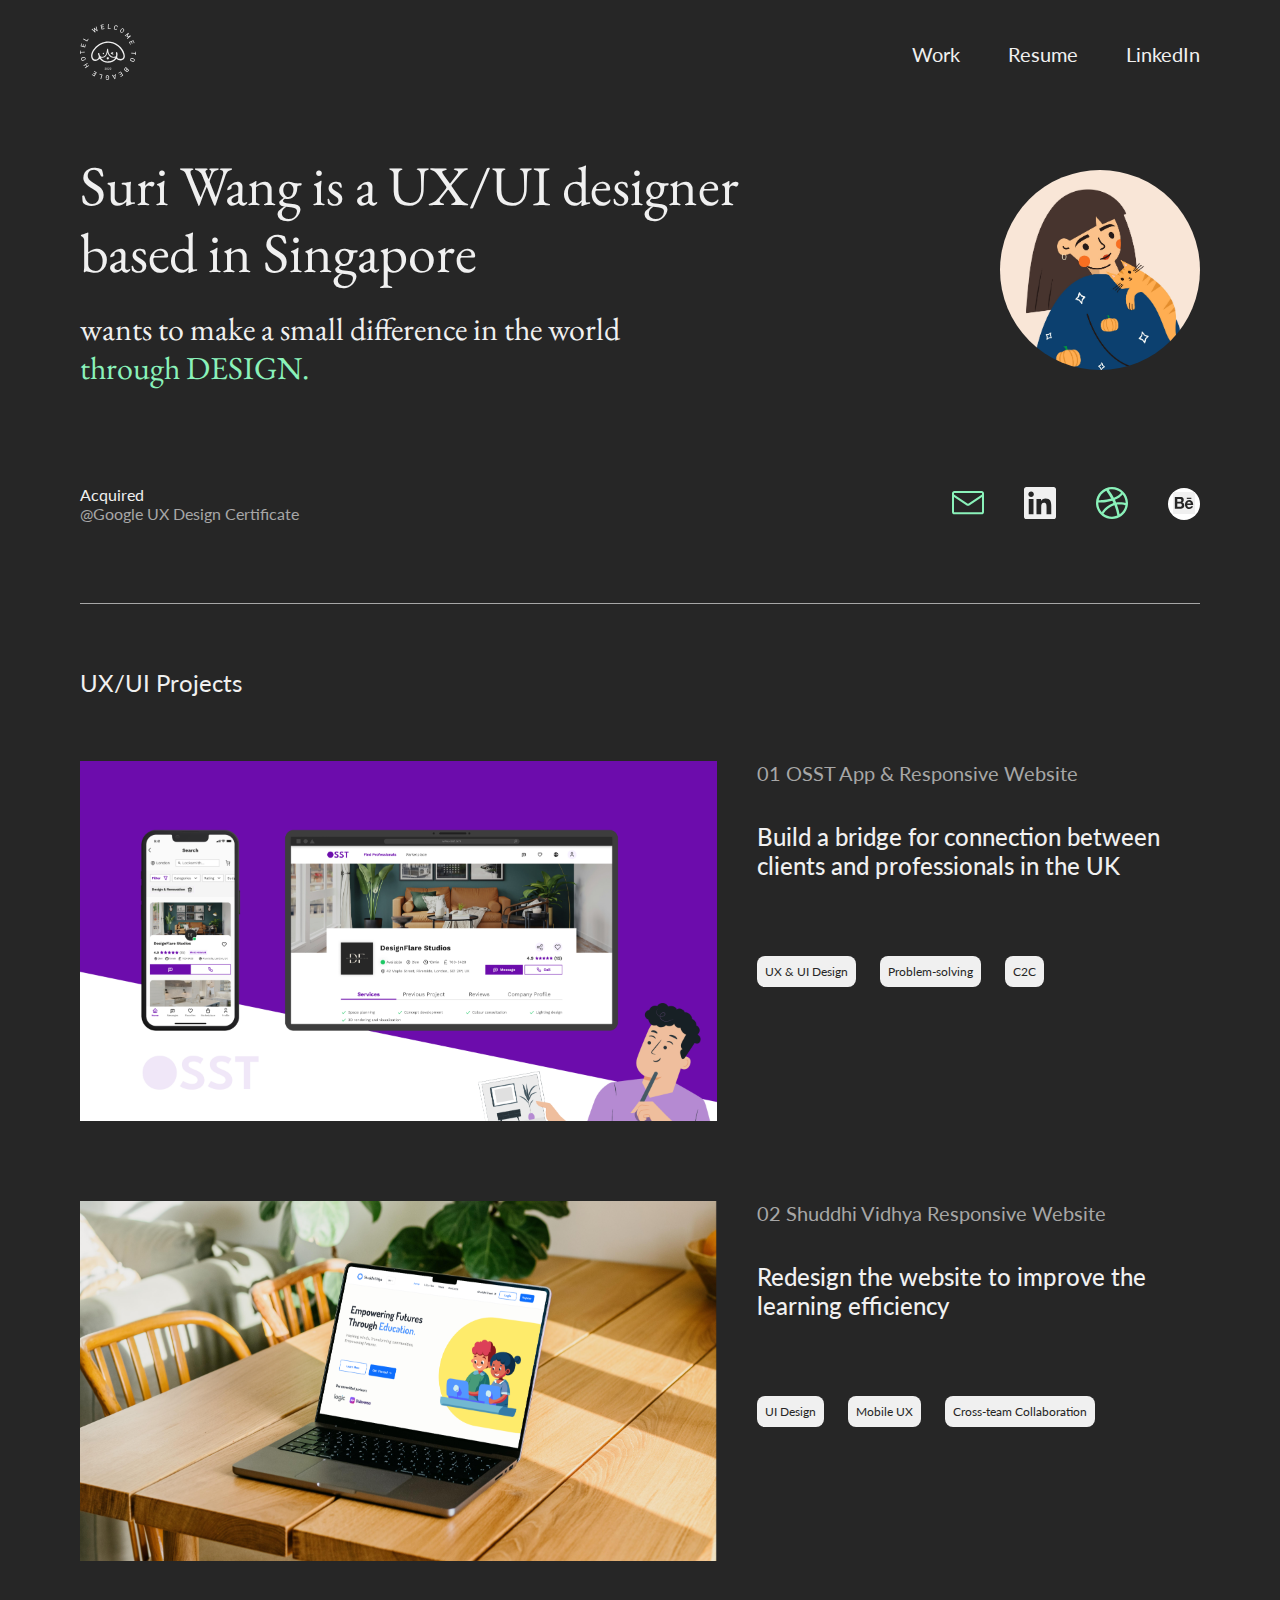
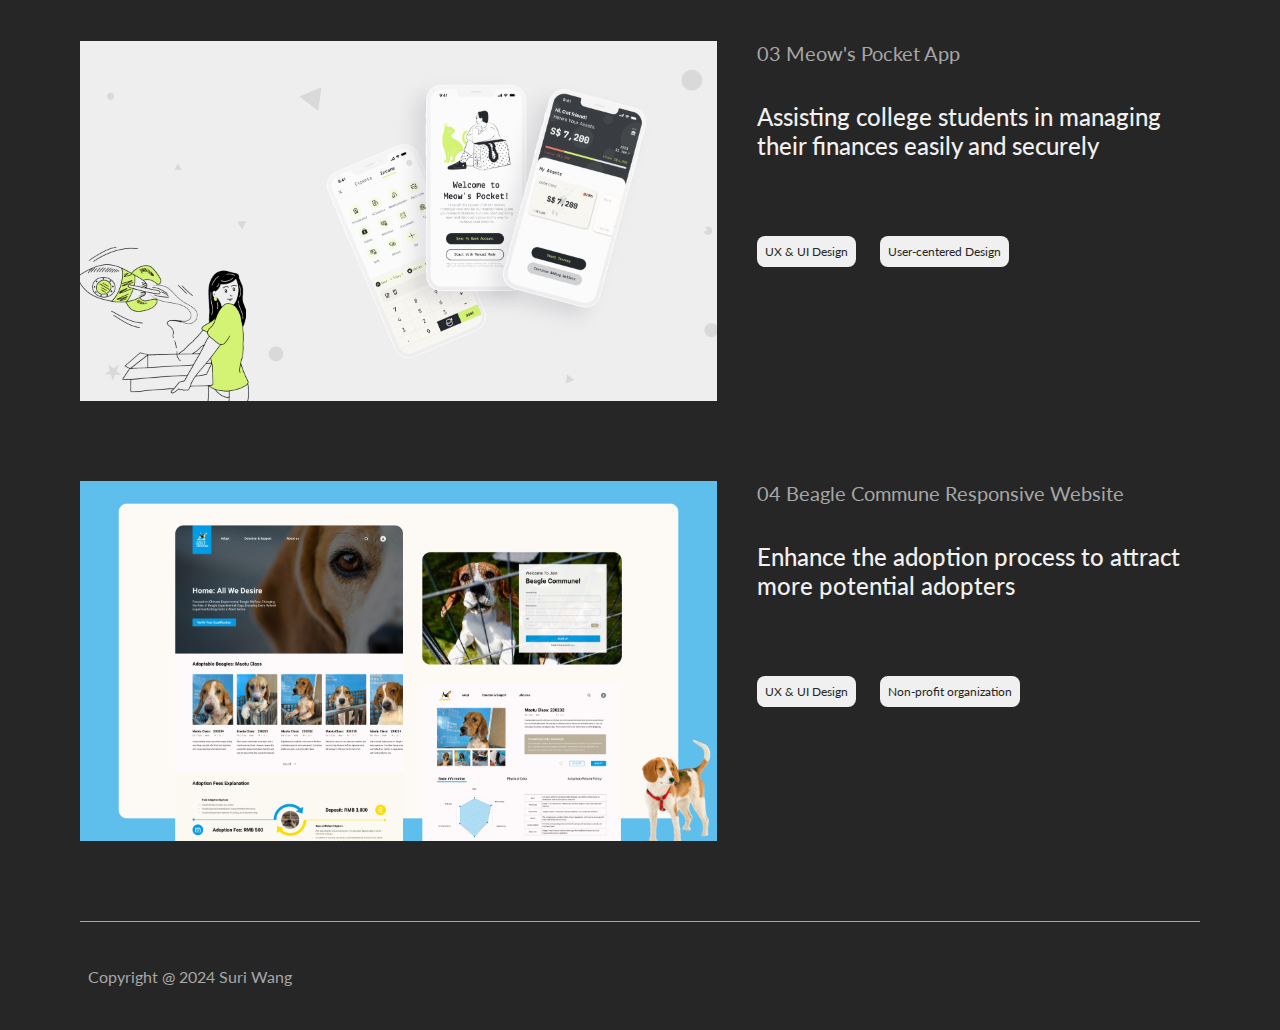
==== commit 2977e0be: "Open links in new tabs and added certificate" ====
--- a/index.html
+++ b/index.html
@@ -54,7 +54,7 @@
     </svg>
                                 Work</a></p>
                         <p>
-                            <a href="https://drive.google.com/file/d/1v0it4-o2K705Dkb2J0Qontf4PvipBSYD/view?usp=sharing">
+                            <a href="https://drive.google.com/file/d/1v0it4-o2K705Dkb2J0Qontf4PvipBSYD/view?usp=sharing" target="_blank">
                                 <svg width="24" height="24" viewbox="0 0 24 24" fill="none" xmlns="http://www.w3.org/2000/svg">
       <path d="M9 22.75H15C20.43 22.75 22.75 20.43 22.75 15V9C22.75 3.57 20.43 1.25 15 1.25H10C9.59 1.25 9.25 1.59 9.25 2C9.25 2.41 9.59 2.75 10 2.75H15C19.61 2.75 21.25 4.39 21.25 9V15C21.25 19.61 19.61 21.25 15 21.25H9C4.39 21.25 2.75 19.61 2.75 15V10C2.75 9.59 2.41 9.25 2 9.25C1.59 9.25 1.25 9.59 1.25 10V15C1.25 20.43 3.57 22.75 9 22.75Z" fill="#F0F0F0"/>
       <path d="M2 10.75H6C9.42 10.75 10.75 9.41999 10.75 5.99999V1.99999C10.75 1.69999 10.57 1.41999 10.29 1.30999C10.01 1.18999 9.69 1.25999 9.47 1.46999L1.47 9.46999C1.26 9.67999 1.19 10.01 1.31 10.29C1.43 10.57 1.7 10.75 2 10.75ZM9.25 3.80999V5.99999C9.25 8.57999 8.58 9.24999 6 9.24999H3.81L9.25 3.80999Z" fill="#F0F0F0"/>
@@ -63,7 +63,7 @@
     </svg>
                                 Resume</a></p>
                         <p>
-                            <a href="https://www.linkedin.com/in/suri-wang-914900228/">
+                            <a href="https://www.linkedin.com/in/suri-wang-914900228/" target="_blank">
                                 <svg width="24" height="24" viewbox="0 0 24 24" fill="none" xmlns="http://www.w3.org/2000/svg">
       <path fill-rule="evenodd" clip-rule="evenodd" d="M2 3.75C2 2.7835 2.7835 2 3.75 2H20.25C21.2165 2 22 2.7835 22 3.75V20.25C22 21.2165 21.2165 22 20.25 22H3.75C2.7835 22 2 21.2165 2 20.25V3.75ZM3.75 3.5C3.61193 3.5 3.5 3.61193 3.5 3.75V20.25C3.5 20.3881 3.61193 20.5 3.75 20.5H20.25C20.3881 20.5 20.5 20.3881 20.5 20.25V3.75C20.5 3.61193 20.3881 3.5 20.25 3.5H3.75ZM6.21637 9.812V18.5H8.91214V9.812H6.21637ZM6 7.06412C6 7.92795 6.69877 8.62825 7.56426 8.62825C8.42619 8.62825 9.12497 7.92439 9.12497 7.06412C9.12497 6.2003 8.42619 5.5 7.56426 5.5C6.69877 5.5 6 6.2003 6 7.06412ZM16.3078 18.5H19V13.733C19 11.3939 18.4963 9.59516 15.7686 9.59516C14.4598 9.59516 13.5801 10.3168 13.2218 10.9993H13.1864V9.812H10.6041V18.5H13.2928V14.2058C13.2928 13.0718 13.5056 11.9733 14.9067 11.9733C16.29 11.9733 16.3078 13.2709 16.3078 14.2769V18.5Z" fill="#F0F0F0"/>
     </svg>
@@ -118,12 +118,12 @@
 
         <div id="info">
             <!-- <div class="info-box1">Current UX/UI Designer <br> <span style="color:#A7A7A7 ;">@VEN</span></div> -->
-            <div class="info-box2">Acquired <br> <span style="color:#A7A7A7 ;">@Google UX Design Certificate</span></div>
+            <div class="info-box2"><a href="https://drive.google.com/file/d/1W0gBbZO_1DT_E1UsZgWfT94EFFdiVO8k/view?usp=sharing" target="_blank">Acquired <br> <span style="color:#A7A7A7 ;">@Google UX Design Certificate</span></a></div>
             <div class="info-box3"> 
                 <div class="social"> <a href="mailto:suri.wang27@gmail.com"><img src="img/mail.svg" alt=""></a></div>
-                <div class="social"> <a href="https://www.linkedin.com/in/suri-wang-914900228/"><img src="img/linkedin.svg" alt=""></a></div>
-                <div class="social"> <a href="https://dribbble.com/SuriWang_world"><img src="img/basketball.svg" alt=""></a></div>
-                <div class="social social-behance"> <a href="https://www.behance.net/eb0913ae"><img src="img/behance.svg" id="behance" alt=""></a></div>
+                <div class="social"> <a href="https://www.linkedin.com/in/suri-wang-914900228/" target="_blank"><img src="img/linkedin.svg" alt=""></a></div>
+                <div class="social"> <a href="https://dribbble.com/SuriWang_world" target="_blank"><img src="img/basketball.svg" alt=""></a></div>
+                <div class="social social-behance"> <a href="https://www.behance.net/eb0913ae" target="_blank"><img src="img/behance.svg" id="behance" alt=""></a></div>
             </div>
         </div>
 
--- a/styles.css
+++ b/styles.css
@@ -52,7 +52,7 @@
     /* height: 234px;  */
     display: flex;
     margin-bottom: 98px;
-    margin-top: 104px;
+    margin-top: 152px;
     justify-content: space-between;
 }
 
@@ -114,6 +114,11 @@
     line-height: 19.2px;
 }
 
+.info-box2 a {
+    color: inherit;
+    text-decoration: inherit;
+}
+
 .info-box3{
     /* outline: 1px solid red; */
     min-width: 10px;
@@ -332,6 +337,7 @@
     }
 
     .project-box {
+	height: auto;
         flex-direction: column;
         margin-bottom: 56px;
     }
@@ -453,4 +459,4 @@
 
 #down > p > a {
     text-decoration: none;
-}+}
